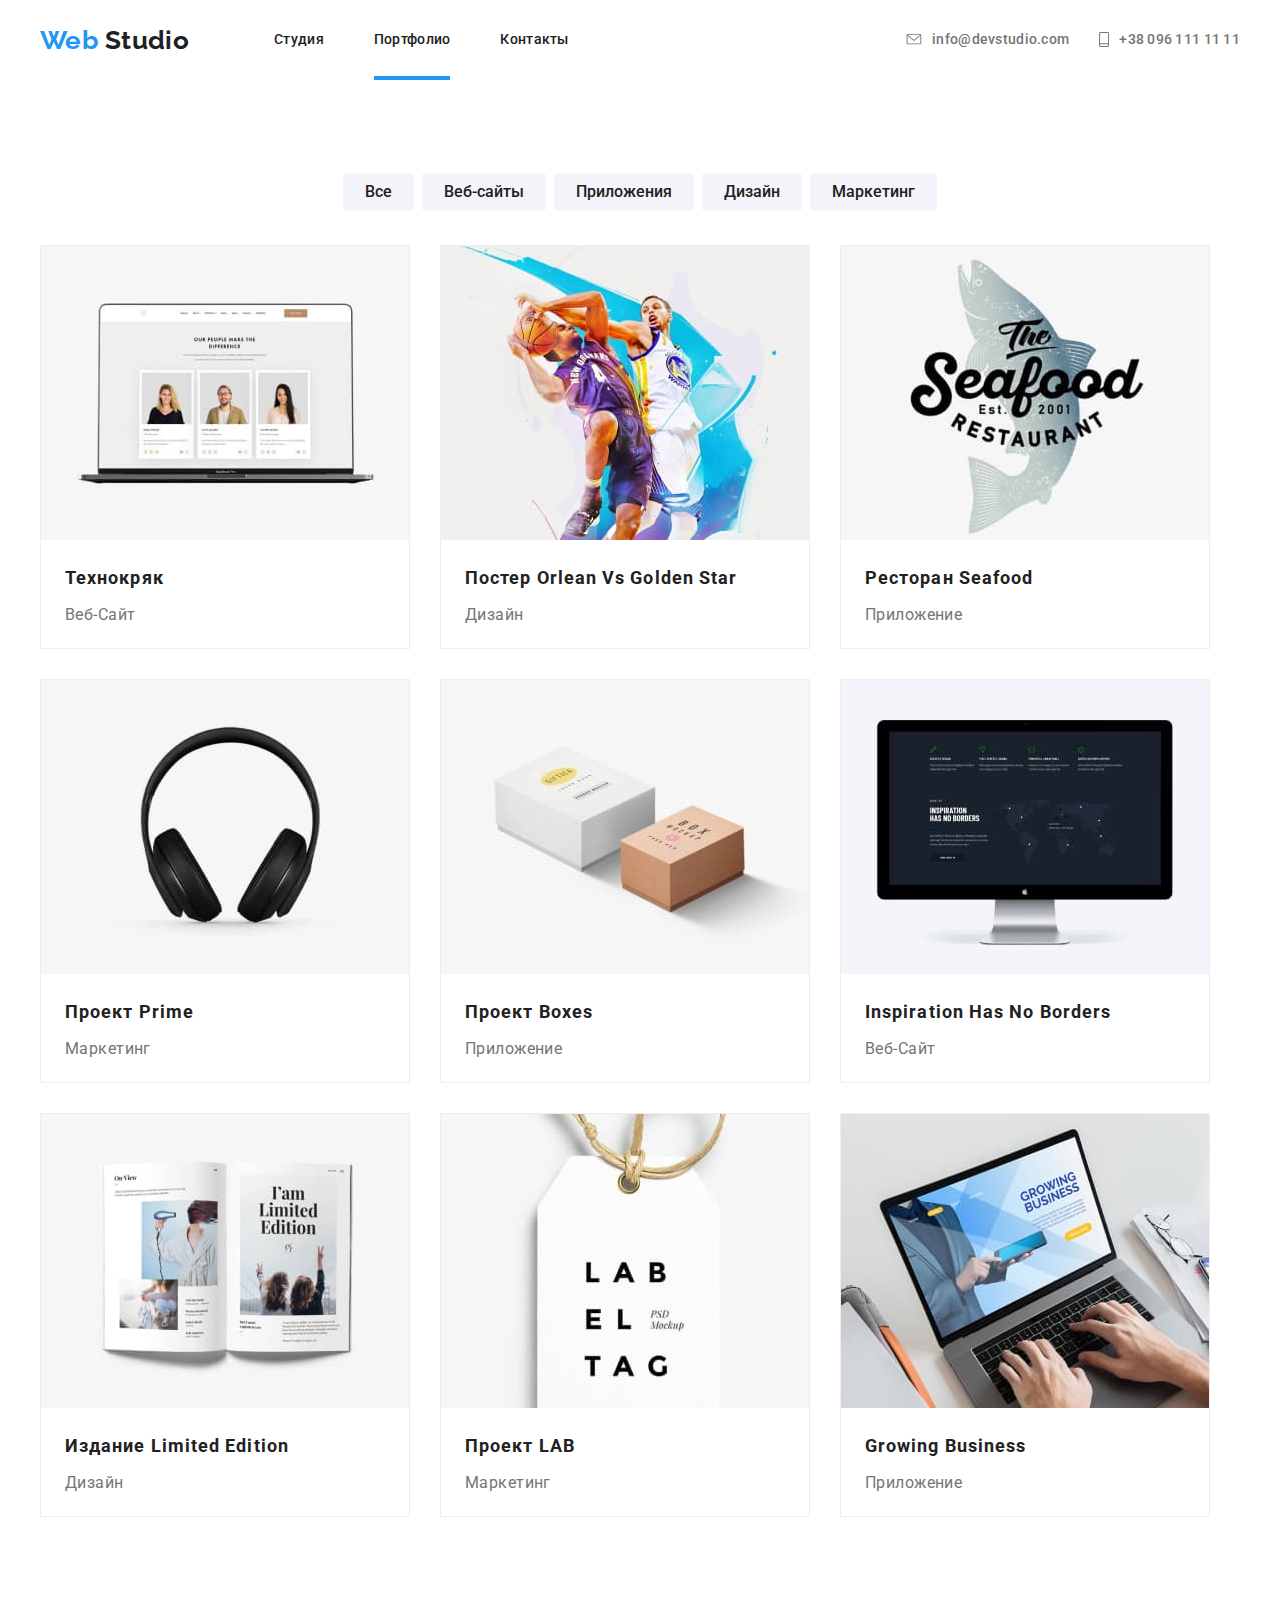
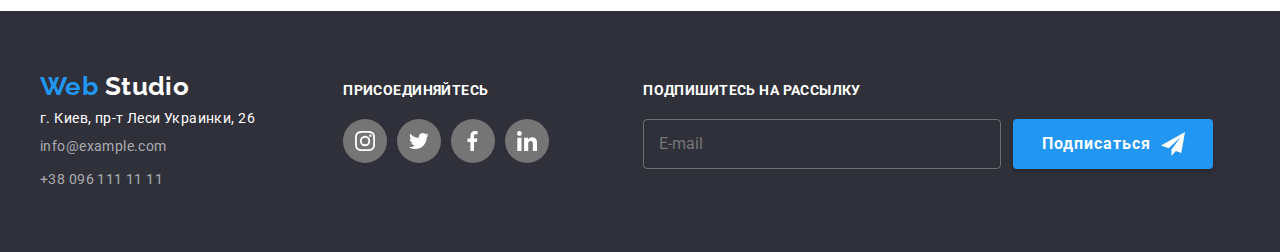
==== portfolio.html @ ca679b3f "Додає стартові файли" ====
<!DOCTYPE html>
<html lang="ru">
<head>
    <meta charset="UTF-8">
    <meta name="viewport" content="width=device-width, initial-scale=1.0">
    <title>Портфолио</title>
    <link href="https://fonts.googleapis.com/css2?family=Raleway:wght@700&family=Roboto:wght@400;500;700;900&display=swap" rel="stylesheet">
    <link rel="stylesheet" href="./css/normalize.css">
    <link rel="stylesheet" href="./css/main.min.css">
</head>
<body>
    <!--header-->
    <header class="header">
        <div class="container">
            <nav class="navigation">
                <a class="text-logo link" href="./index.html" lang="en">
                    Web <span class="text-logo-black">Studio</span>
                </a>
                <ul class="navigation-list list">
                    <li class="navigation-list-item">
                        <a class="navigation-list-item-link link" href="./index.html">Студия</a>
                    </li>
                    <li class="navigation-list-item">
                        <a class="navigation-list-item-link link currently" href="./portfolio.html">Портфолио</a>
                    </li>
                    <li class="navigation-list-item">
                        <a class="navigation-list-item-link link" href="">Контакты</a>
                    </li>
                </ul>
            </nav>
            <address class="header-address">
                <div class="header-address-item-list">
                    <ul class="header-address-list list">
                        <li class="header-address-item">                            
                            <a class="header-address-item-link link" href="mailto:info@devstudio.com" lang="en">
                                <svg class="header-address-item-link-icon" width="16" height="11">
                                    <use href="./images-studio/sprite.svg#post"></use>
                                </svg>
                                info@devstudio.com                                
                            </a>
                        </li>
                        <li class="header-address-item">                            
                            <a class="header-address-item-link link" href="tel:+380961111111">
                                <svg class="header-address-item-link-icon" width="10" height="15">
                                    <use href="./images-studio/sprite.svg#mobile"></use>
                                </svg>
                                +38 096 111 11 11
                            </a>
                        </li>
                    </ul>
                </div>                       
            </address>
        </div>        
    </header>
    <main>
        <!--Портфолио-->
        <section class="main-section portfolio">
            <div class="container">
                <h1 hidden>Портфолио</h1>
                <div class="portfolio-list-btn">
                    <ul class="portfolio-btn-list list">
                        <li class="portfolio-btn-list-item">
                            <button class="portfolio-btn link" type="button">Все</button>
                        </li>
                        <li class="portfolio-btn-list-item">
                            <button class="portfolio-btn link" type="button">Веб-сайты</button>
                        </li>
                        <li class="portfolio-btn-list-item">
                            <button class="portfolio-btn link" type="button">Приложения</button>
                        </li>
                        <li class="portfolio-btn-list-item">
                            <button class="portfolio-btn link" type="button">Дизайн</button>
                        </li>
                        <li class="portfolio-btn-list-item">
                            <button class="portfolio-btn link" type="button">Маркетинг</button>
                        </li>
                    </ul>
                </div>            
                <ul class="portfolio-main-list list">
                    <li class="portfolio-main-list-item">
                        <a class="portfolio-main-list-item-link" href="">
                            <div class="portfolio-main-list-item-pic">
                                <img src="./images-portfolio/main/people.jpg" alt="Команда"/>
                                <div class="porfolio-discription-hover">
                                    <p class="portfolio-discription">
                                        Технокряк это современная площадка распрстранения коронавируса. 
                                        Компании используют эту платформу для цифрового шпионажа и атак 
                                        на защищенные сервера конкурентов.
                                    </p>
                                </div>
                            </div>
                            <p class="portfolio-main-list-item-title">Технокряк</p>
                            <p class="portfolio-main-description">Веб-сайт</p>
                        </a>
                    </li>
                    <li class="portfolio-main-list-item">
                        <a class="portfolio-main-list-item-link" href="">
                            <div class="portfolio-main-list-item-pic">
                                <img src="./images-portfolio/main/sport.jpg" alt="Спорт"/>
                                <div class="porfolio-discription-hover">
                                    <p class="portfolio-discription">
                                        Технокряк это современная площадка распрстранения коронавируса. 
                                        Компании используют эту платформу для цифрового шпионажа и атак 
                                        на защищенные сервера конкурентов.
                                    </p>
                                </div>
                            </div>                        
                            <p class="portfolio-main-list-item-title">Постер <span lang="en">Orlean vs Golden Star</span></p>
                            <p class="portfolio-main-description">Дизайн</p>
                        </a>
                    </li>
                    <li class="portfolio-main-list-item">
                        <a class="portfolio-main-list-item-link" href="">
                            <div class="portfolio-main-list-item-pic">
                                <img src="./images-portfolio/main/logo-fish.jpg" alt="Логотип ресторана"/>
                                <div class="porfolio-discription-hover">
                                    <p class="portfolio-discription">
                                        Технокряк это современная площадка распрстранения коронавируса. 
                                        Компании используют эту платформу для цифрового шпионажа и атак 
                                        на защищенные сервера конкурентов.
                                    </p>
                                </div>
                            </div>                        
                            <p class="portfolio-main-list-item-title">Ресторан <span lang="en">Seafood</span></p>
                            <p class="portfolio-main-description">Приложение</p>
                        </a>
                    </li>
                    <li class="portfolio-main-list-item">
                        <a class="portfolio-main-list-item-link" href="">
                            <div class="portfolio-main-list-item-pic">
                                <img src="./images-portfolio/main/headphone.jpg" alt="Наушники"/>
                                <div class="porfolio-discription-hover">
                                    <p class="portfolio-discription">
                                        Технокряк это современная площадка распрстранения коронавируса. 
                                        Компании используют эту платформу для цифрового шпионажа и атак 
                                        на защищенные сервера конкурентов.
                                    </p>
                                </div>
                            </div>                        
                            <p class="portfolio-main-list-item-title">Проект <span lang="en">Prime</span></p>
                            <p class="portfolio-main-description">Маркетинг</p>
                        </a>
                    </li>
                    <li class="portfolio-main-list-item">
                        <a class="portfolio-main-list-item-link" href="">
                            <div class="portfolio-main-list-item-pic">
                                <img src="./images-portfolio/main/boxes.jpg" alt="Коробки"/>
                                <div class="porfolio-discription-hover">
                                    <p class="portfolio-discription">
                                        Технокряк это современная площадка распрстранения коронавируса. 
                                        Компании используют эту платформу для цифрового шпионажа и атак 
                                        на защищенные сервера конкурентов.
                                    </p>
                                </div>
                            </div>                        
                            <p class="portfolio-main-list-item-title">Проект <span lang="en">Boxes</span></p>
                            <p class="portfolio-main-description">Приложение</p>
                        </a>
                    </li>
                    <li class="portfolio-main-list-item">
                        <a class="portfolio-main-list-item-link" href="">
                            <div class="portfolio-main-list-item-pic">
                                <img src="./images-portfolio/main/monitor.jpg" alt="Монитор"/>
                                <div class="porfolio-discription-hover">
                                    <p class="portfolio-discription">
                                        Технокряк это современная площадка распрстранения коронавируса. 
                                        Компании используют эту платформу для цифрового шпионажа и атак 
                                        на защищенные сервера конкурентов.
                                    </p>
                                </div>
                            </div>                        
                            <p class="portfolio-main-list-item-title" lang="en">Inspiration has no Borders</p>
                            <p class="portfolio-main-description">Веб-сайт</p>
                        </a>
                    </li>
                    <li class="portfolio-main-list-item">
                        <a class="portfolio-main-list-item-link" href="">
                            <div class="portfolio-main-list-item-pic">
                                <img src="./images-portfolio/main/book.jpg" alt="Книга"/>
                                <div class="porfolio-discription-hover">
                                    <p class="portfolio-discription">
                                        Технокряк это современная площадка распрстранения коронавируса. 
                                        Компании используют эту платформу для цифрового шпионажа и атак 
                                        на защищенные сервера конкурентов.
                                    </p>
                                </div>
                            </div>                        
                            <p class="portfolio-main-list-item-title">Издание <span lang="en">Limited Edition</span></p>
                            <p class="portfolio-main-description">Дизайн</p>
                        </a>
                    </li>
                    <li class="portfolio-main-list-item">
                        <a class="portfolio-main-list-item-link" href="">
                            <div class="portfolio-main-list-item-pic">
                                <img src="./images-portfolio/main/tag.jpg" alt="Бирка"/>
                                <div class="porfolio-discription-hover">
                                    <p class="portfolio-discription">
                                        Технокряк это современная площадка распрстранения коронавируса. 
                                        Компании используют эту платформу для цифрового шпионажа и атак 
                                        на защищенные сервера конкурентов.
                                    </p>
                                </div>
                            </div>                        
                            <p class="portfolio-main-list-item-title">Проект <span lang="en">LAB</span></p>
                            <p class="portfolio-main-description">Маркетинг</p>
                        </a>
                    </li>
                    <li class="portfolio-main-list-item">
                        <a class="portfolio-main-list-item-link" href="">
                            <div class="portfolio-main-list-item-pic">
                                <img src="./images-portfolio/main/notebook.jpg" alt="Ноутбук"/>
                                <div class="porfolio-discription-hover">
                                    <p class="portfolio-discription">
                                        Технокряк это современная площадка распрстранения коронавируса. 
                                        Компании используют эту платформу для цифрового шпионажа и атак 
                                        на защищенные сервера конкурентов.
                                    </p>
                                </div>
                            </div>                        
                            <p class="portfolio-main-list-item-title" lang="en">Growing Business</p>
                            <p class="portfolio-main-description">Приложение</p>
                        </a>
                    </li>
                </ul>
            </div>
        </section>
    </main>
    <!--footer-->
    <footer class="footer">
        <div class="container">
            <div class="footer-navigation-social-list">
                <nav class="footer-navigation">
                    <a class="text-logo link" href="./index.html" lang="en">
                        Web <span class="text-logo-white">Studio</span>
                    </a>
                </nav>
                <address class="footer-address">
                    <ul class="footer-address-list list">
                        <li class="footer-address-list-item">
                            г. Киев, пр-т Леси Украинки, 26
                        </li>
                        <li class="footer-address-list-item">
                            <a class="footer-address-item link" href="mailto:info@example.com" lang="en">info@example.com</a>
                        </li>
                        <li class="footer-address-list-item">
                            <a class="footer-address-item link" href="tel:+380961111111">+38 096 111 11 11</a>
                        </li>
                    </ul>
                </address>
            </div>
            <div class="footer-navigation-social-list">
                <p class="footer-social-title">присоединяйтесь</p>
                <ul class="footer-social-list social-links-list list">
                    <li class="social-links-list-item">
                        <a class="social-links-item-link" href="">
                            <svg class="social-links-item-link-icon">
                                <use href="./images-studio/sprite.svg#instagram"></use>
                            </svg>
                        </a>
                    </li>
                    <li class="social-links-list-item">
                        <a class="social-links-item-link" href="">
                            <svg class="social-links-item-link-icon">
                                <use href="./images-studio/sprite.svg#twitter"></use>
                            </svg>
                        </a>
                    </li>
                    <li class="social-links-list-item">
                        <a class="social-links-item-link" href="">
                            <svg class="social-links-item-link-icon">
                                <use href="./images-studio/sprite.svg#facebook"></use>
                            </svg>
                        </a>
                    </li>
                    <li class="social-links-list-item">
                        <a class="social-links-item-link" href="">
                            <svg class="social-links-item-link-icon">
                                <use href="./images-studio/sprite.svg#linkedin"></use>
                            </svg>
                        </a>
                    </li>
                </ul>
            </div>
            <form class="footer-navigation-social-list footer-form">
                <p class="footer-social-title">подпишитесь на рассылку</p>
                <ul class="footer-form-list list">
                    <li class="footer-form-list-item footer-form-mail">
                        <input type="email" name="mail" placeholder="E-mail" lang="en">
                    </li>
                    <li class="footer-form-list-item footer-form-telegram">
                        <button type="submit" class="footer-button">
                            Подписаться
                            <svg class="footer-button-telegram" width="24" height="24">
                                <use href="./images-studio/sprite.svg#telegram"></use>
                            </svg>
                        </button>
                    </li>
                </ul>
            </form>
        </div>        
    </footer>    
</body>
</html>
---- css/main.min.css ----
.header .container,.social-links-item-link,.form-close-button,.backdrop,.hero-form,.hero-form-agreement,.navigation,.navigation-list,.header-address-list,.header-address-item-link,.features-list-item-picture,.specialization-description,.customers-link,.porfolio-discription-hover{display:flex;align-items:center}.features-list,.specialization-list,.customers-title-list,.footer-form-list,.portfolio-btn-list,.portfolio-main-list{display:flex;margin:0px}body{background-color:#fff;font-family:"Roboto",sans-serif;font-size:14px;letter-spacing:0.03em;color:#757575}.title{font-weight:bold;font-size:36px;line-height:1.16;text-align:center;color:#212121}img{display:block}.link{text-decoration:none;transition:color 250ms cubic-bezier(0.4, 0, 0.2, 1)}.link:hover,.link:focus{color:#2196F3}.list{list-style:none;padding-left:0px}.specialization-title,.specialization-list-item,.team-title,.team-member,.team-position,.customers-title{margin-top:0px}.header-address-item:not(:last-child),.features-list-item:not(:last-child),.specialization-list-item:not(:last-child),.team-list-item:not(:last-child),.customers-title-list-item:not(:last-child){margin-right:30px}.container{width:1200px;padding-left:15px;padding-right:15px;margin-left:auto;margin-right:auto}.footer .container{display:flex;flex-wrap:wrap;align-items:baseline;padding:60px 0px}.main-section{padding-top:94px;padding-bottom:94px}.text-logo{font-family:Raleway;font-weight:bold;font-size:26px;line-height:1.19;margin-right:85px;color:#2196F3}.text-logo-black{color:#212121}.text-logo-white{color:#fff}.customers-link-item{fill:#afb1b8;transition:fill 250ms cubic-bezier(0.4, 0, 0.2, 1)}.customers-title-list-item:hover .customers-link-item,.customers-title-list-item:focus .customers-link-item{fill:#2196F3}.social-links-list{width:206px;height:44px;display:flex;margin:0px auto}.social-links-item-link{width:44px;height:44px;border-radius:50%;justify-content:center;transition:background-color 250ms cubic-bezier(0.4, 0, 0.2, 1)}.social-links-item-link:hover,.social-links-item-link:focus{background-color:#2196F3}.social-links-item-link-icon{width:20px;height:20px;padding:12px 12px}.social-links-list-item:not(:last-child){margin-right:10px}.hero-button{padding-top:30px}.hero-btn{width:200px;height:50px;font-weight:bold;font-size:16px;line-height:1.87;text-align:center;letter-spacing:0.06em;border:none;border-radius:4px;cursor:pointer;background:#188CE8;color:#fff}.footer-form-telegram button{font-weight:bold;font-size:16px;line-height:30px;text-align:left;letter-spacing:0.06em;width:200px;height:50px;padding:9px 29px;border:0px;background:#2196F3;box-shadow:0px 4px 4px rgba(0,0,0,0.15);border-radius:4px;color:#fff}.footer-button-telegram{display:flex;position:absolute;bottom:13px;right:28px;transform:translate(-50% -50%)}.form-close-button{position:absolute;justify-content:center;top:8px;right:8px;width:30px;height:30px;padding:0px;margin:0px;border-radius:50%;background-color:transparent;border:1px solid rgba(0,0,0,0.1);cursor:pointer}.form-close-button-icon{fill:#212121;transition:fill 250ms cubic-bezier(0.4, 0, 0.2, 1)}.form-close-button:hover .form-close-button-icon,.form-close-button:focus .form-close-button-icon{fill:#2196F3}.backdrop{position:fixed;top:0;left:0;width:100%;height:100%;justify-content:center;background-color:rgba(0,0,0,0.5);z-index:100}.hero-form{position:relative;flex-direction:column;justify-content:center;padding:40px;background-color:#fff;box-shadow:0px 1px 3px rgba(0,0,0,0.12),0px 1px 1px rgba(0,0,0,0.14),0px 2px 1px rgba(0,0,0,0.2);border-radius:4px}.hero-form-head{font-weight:bold;font-size:20px;line-height:23px;text-align:center;margin-top:0px;margin-bottom:30px;color:#212121}.label-input-item{position:relative;margin-bottom:28px}.contact-lable{position:absolute;top:50%;left:42px;transform:translateY(-50%);display:block;font-size:14px;line-height:16px;letter-spacing:0.01em;text-align:left;transition:transform 250ms cubic-bezier(0.4, 0, 0.2, 1),transform 250ms cubic-bezier(0.4, 0, 0.2, 1)}.form-input:focus+.contact-lable,.form-input:not(:placeholder-shown)+.contact-lable{transform:translate(-40px, -40px);color:#2196F3}.contact-form{display:block;width:404px;height:38px;border:1px solid rgba(33,33,33,0.2);border-radius:4px;transition:border-color 250ms cubic-bezier(0.4, 0, 0.2, 1)}.contact-form:hover,.contact-form:focus,.contact-form:not(:placeholder-shown){border-color:#2196F3;outline:none}.form-input{padding:0px;padding-left:42px}.input-label-icon{display:inline-block;position:absolute;top:50%;left:18px;transform:translateY(-50%);fill:#212121;transition:fill 250ms cubic-bezier(0.4, 0, 0.2, 1)}.form-input:focus ~ .input-label-icon{fill:#2196F3}.form-comment{width:414px;height:94px;margin:0px;padding:12px 16px;font-size:14px;line-height:16px;letter-spacing:0.01em;resize:none}.hero-form-agreement{position:relative;margin-bottom:30px}.hero-form-agreement a{line-height:24px;color:#2196F3}.agreement-checkbox-hidden{width:1px;height:1px;margin:-1px;border:0px;padding:0px;clip:rect(0 0 0 0);overflow:hidden}.agreement-checkbox{display:inline-block;margin-right:8px;border-radius:2px;background-color:#fff;fill:#fff;transition:z-index 250ms cubic-bezier(0.4, 0, 0.2, 1)}.agreement-checkbox-hidden:checked+.agreement-checkbox{background-color:#2196F3}.agreement-checkbox-nochecked{display:inline-block;position:absolute;top:4px;left:-1px;transform:translate(-50% -50%);border-radius:2px;background-color:#fff;opacity:1;transition:opasity 250ms cubic-bezier(0.4, 0, 0.2, 1)}.agreement-checkbox-hidden:checked ~ .agreement-checkbox-nochecked{opacity:0}.is-hidden{opacity:0;visibility:hidden;pointer-events:none}.navigation-list{margin:0px}.header-address-list{margin:0px}.navigation-list-item:not(:last-child){margin-right:50px}.header-address{margin-left:auto}.currently{color:#2196F3}.currently::after{content:"";display:block;width:100%;height:4px;position:absolute;left:0;bottom:0;background-color:#2196F3}.navigation-list-item-link{position:relative;display:block;font-weight:500;font-style:normal;line-height:1.14;letter-spacing:0.02em;padding-top:32px;padding-bottom:32px;color:#212121}.header-address-item-link{position:relative;font-weight:500;font-style:normal;line-height:1.14;letter-spacing:0.02em;padding-top:32px;padding-bottom:32px;justify-content:center;color:#757575}.header-address-item-link-icon{margin-right:10px;fill:#757575;transition:fill 250ms cubic-bezier(0.4, 0, 0.2, 1)}.header-address-item-link:hover .header-address-item-link-icon,.header-address-item-link:focus .header-address-item-link-icon{fill:#2196F3}.hero{text-align:center;max-width:1600px;height:600px;padding-top:0px;padding-bottom:0px;margin-left:auto;margin-right:auto;background-color:#2F303A;outline:1px solid black;background-image:linear-gradient(to right, rgba(47,48,58,0.8), rgba(47,48,58,0.8)),url(../images-studio/hero.jpg);background-repeat:no-repeat;background-size:cover;background-position:center}.hero-title{font-weight:900;font-size:44px;line-height:1.36;width:696px;height:120px;margin:0px auto;padding-top:200px;text-align:center;letter-spacing:0.06em;text-transform:uppercase;color:#fff}.features{padding-bottom:0px}.features-list-item{width:270px;height:251px}.features-list-item-picture{padding:25px 100px;justify-content:center;background:#F5F4FA;border-radius:4px}.features-list-item-picture-icon{width:70px;height:70px}.features-picture{font-size:0px}.features-description-title{font-weight:bold;line-height:1.14;text-transform:uppercase;margin-top:30px;margin-bottom:0px;color:#212121}.features-description{margin:0px;padding-top:10px;line-height:1.71}.specialization .container{height:386px}.specialization-title{margin-bottom:50px}.specialization-list-item{width:370px;height:294px;margin-bottom:0px}.specialization-item{position:relative}.specialization-description{margin:0px;position:absolute;bottom:0px;left:0px;width:100%;height:70px;justify-content:center;background-color:rgba(47,48,58,0.8);font-weight:bold;line-height:1.14;text-align:center;text-transform:uppercase;color:#fff}.team{background-color:#E5E5E5;height:514px}.team .social-links-item-link-icon{fill:#afb1b8;transition:fill 250ms cubic-bezier(0.4, 0, 0.2, 1)}.team .social-links-item-link-icon:hover,.team .social-links-item-link-icon:focus{fill:#fff}.team-title{margin-bottom:50px}.team-list{width:1170px;height:422px;display:flex;margin:0px auto}.team-item{margin-bottom:30px}.team-list-item{width:270px;height:422px;background-color:#fff;box-shadow:0px 2px 1px rgba(0,0,0,0.2),0px 1px 1px rgba(0,0,0,0.14),0px 1px 3px rgba(0,0,0,0.12);border-radius:0px 0px 4px 4px}.team-member,.team-position{font-size:16px;line-height:1.18;text-align:center;text-transform:capitalize}.team-position{margin-bottom:16px}.team-member{font-weight:500;margin-bottom:10px;color:#212121}.team-social-list{padding-bottom:24px}.customers .container{height:182px}.customers-title-list-item{border:1px solid #AFB1B8;box-sizing:border-box;border-radius:4px;transition:color 250ms cubic-bezier(0.4, 0, 0.2, 1)}.customers-title{margin-bottom:50px}.customers-link{justify-content:center;width:170px;height:90px}.customers-title-list-item:hover,.customers-title-list-item:focus{border:1px solid #2196F3}.footer{background-color:#2F303A}.footer-navigation-social-list:nth-child(1){margin-right:69px}.footer-navigation-social-list:nth-child(2){margin-right:94px}.footer-navigation{margin-bottom:8px}.footer-address-list-item:not(:last-child){margin-bottom:9px}.footer-address-list{font-style:normal;margin:0px;color:#fff}.footer-address-item{line-height:1.71;color:rgba(255,255,255,0.6)}.footer-social-title{font-weight:bold;line-height:1.14;text-transform:uppercase;margin-top:0px;margin-bottom:20px;color:#fff}.footer .social-links-item-link-icon{fill:#fff}.footer .social-links-item-link{background-color:#757575;transition:background-color 250ms cubic-bezier(0.4, 0, 0.2, 1)}.footer .social-links-item-link:hover,.footer .social-links-item-link:focus{background-color:#2196F3}.footer-form{width:570px;height:86px}.footer-form-list-item:not(:last-child){margin-right:12px}.footer-form-mail input{font-size:16px;line-height:20px;width:326px;margin:0px;padding:14px 15px;border:1px solid rgba(255,255,255,0.3);background-color:transparent;border-radius:4px;transition:border-color 250ms cubic-bezier(0.4, 0, 0.2, 1)}.footer-form-mail input:hover,.footer-form-mail input:focus{border-color:#2196F3;outline:none}.footer-form-telegram{position:relative}.portfolio{padding-top:93px}.portfolio-list-btn{display:flex;justify-content:center;margin-left:auto;margin-right:auto;padding-bottom:34px}.portfolio-main-list{flex-wrap:wrap}.portfolio-btn-list-item:not(:last-child){margin-right:8px}.portfolio-btn{font-weight:500;font-size:16px;line-height:1.62;text-align:center;padding:6px 22px;transition:background-color 250ms cubic-bezier(0.4, 0, 0.2, 1),color 250ms cubic-bezier(0.4, 0, 0.2, 1);border-radius:4px;border:0px;background:#F5F4FA;color:#212121}.portfolio-btn:hover,.portfolio-btn:focus{background:#2196F3;color:#fff}.portfolio-main-list-item{width:370px;height:404px;margin-right:30px;margin-bottom:30px;background:#fff;border:1px solid #EEEEEE;box-sizing:border-box;transition:box-shadow 250ms cubic-bezier(0.4, 0, 0.2, 1)}.portfolio-main-list-item:hover{box-shadow:1px 4px 6px rgba(0,0,0,0.16),0px 4px 4px rgba(0,0,0,0.06),0px 1px 1px rgba(0,0,0,0.12)}.portfolio-main-list-item:nth-child(3n){margin-right:0px}.portfolio-main-list-item:nth-last-child(-n+3){margin-bottom:0px}.portfolio-main-list-item-pic{position:relative;overflow:hidden}.porfolio-discription-hover{position:absolute;top:0;left:0;width:100%;height:100%;justify-content:center;transform:translateY(100%);transition:transform 250ms cubic-bezier(0.4, 0, 0.2, 1);background:rgba(33,150,243,0.9)}.portfolio-main-list-item-link:hover .porfolio-discription-hover,.portfolio-main-list-item-link:focus .porfolio-discription-hover{transform:translateY(0)}.portfolio-discription{width:322px;height:168px;margin:0px;font-size:18px;line-height:28px;letter-spacing:0.03em;color:#fff}.portfolio-main-list-item-link{text-decoration:none;color:#757575}.portfolio-main-list-item-title{font-weight:bold;font-size:18px;line-height:2;letter-spacing:0.06em;text-transform:capitalize;width:322px;height:36px;text-align:left;margin-top:20px;margin-bottom:0px;margin-left:24px;margin-right:24px;color:#212121}.portfolio-main-description{font-size:16px;line-height:1.87;text-transform:capitalize;width:322px;height:36px;text-align:left;margin-top:4px;margin-bottom:20px;margin-left:24px;margin-right:24px}
/*# sourceMappingURL=main.min.css.map */
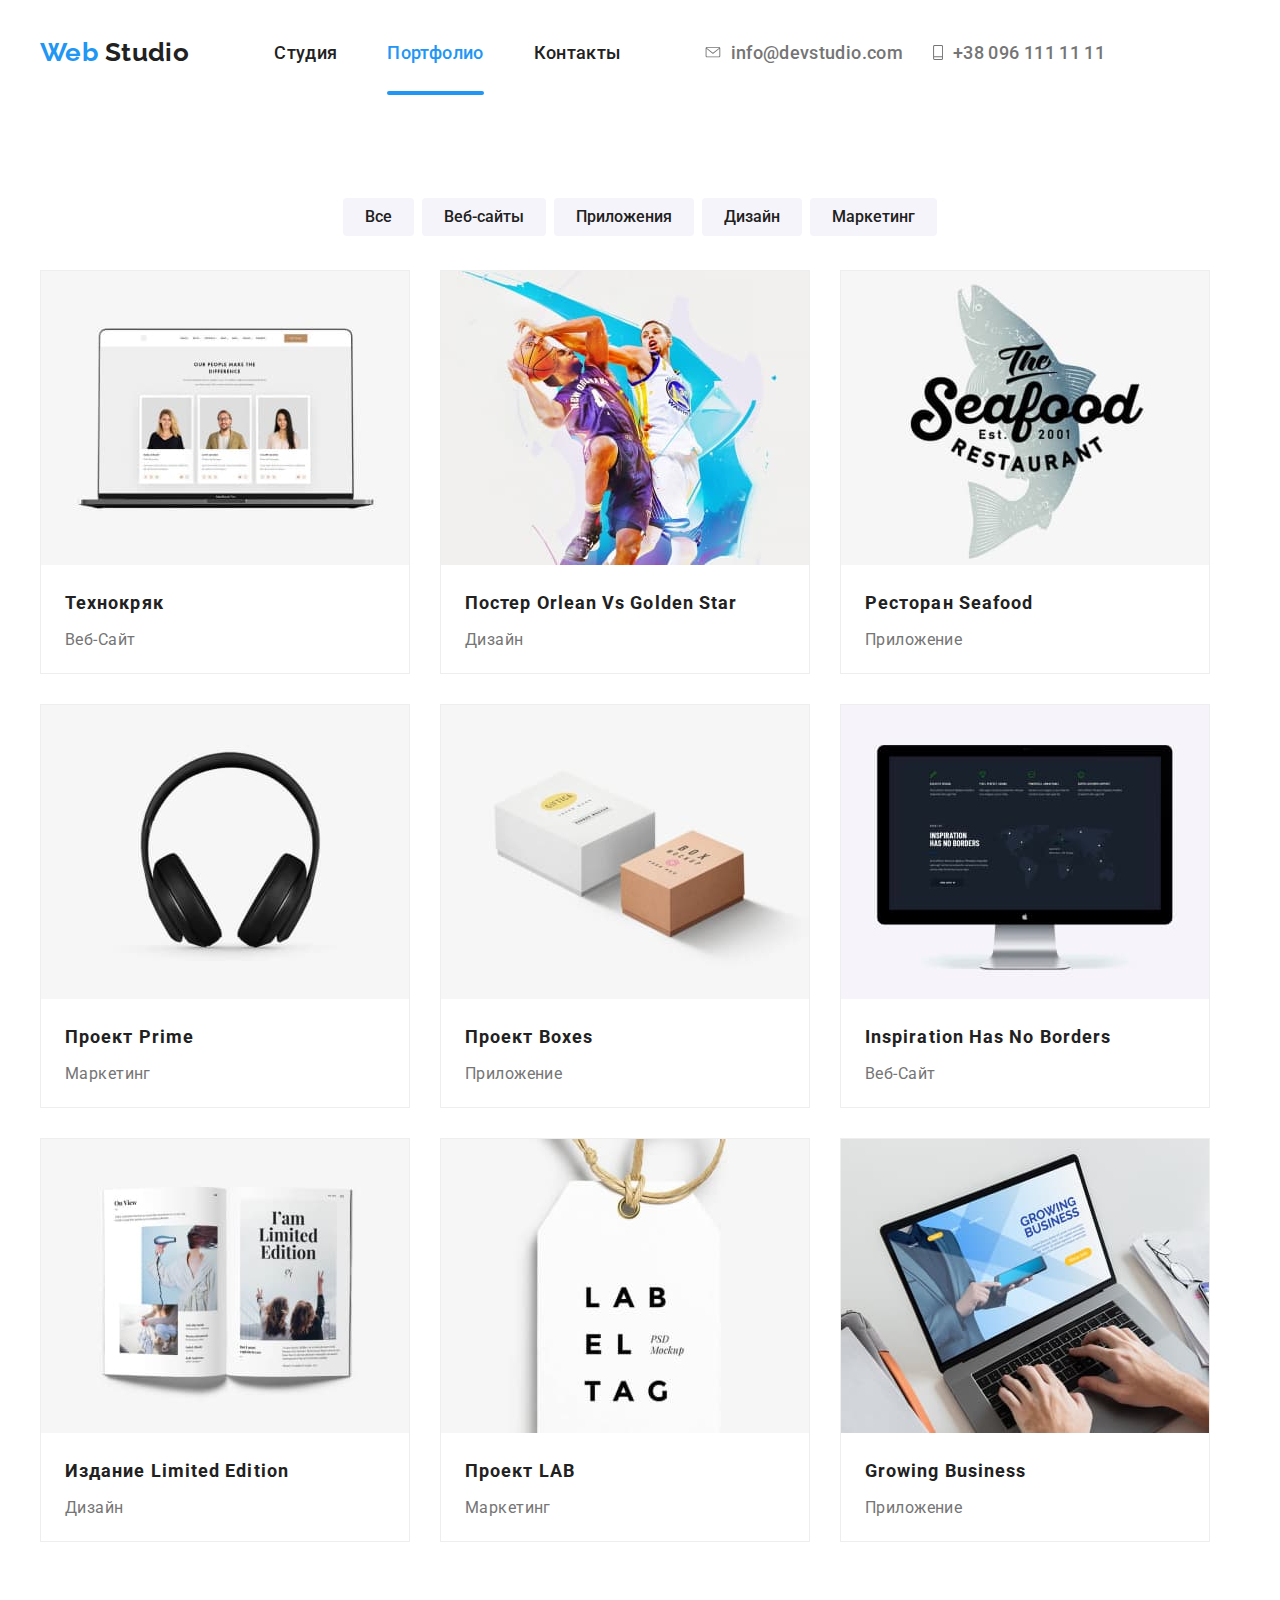
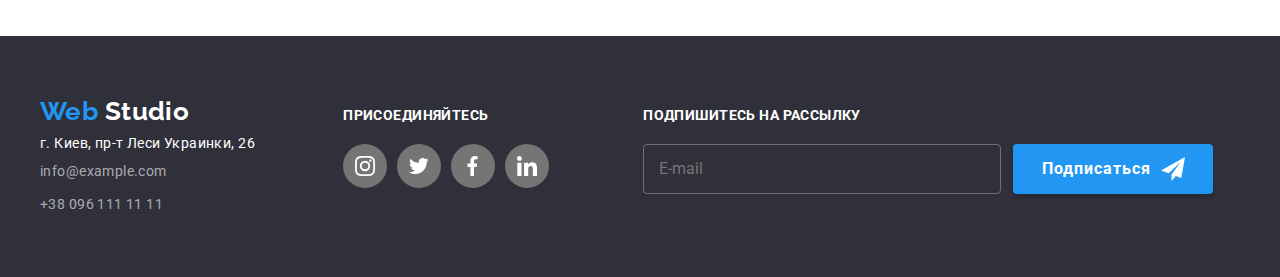
==== commit 47045d64: "Додає стилі хедера на всіх проміжках" ====
--- a/portfolio.html
+++ b/portfolio.html
@@ -12,44 +12,52 @@
     <!--header-->
     <header class="header">
         <div class="container">
-            <nav class="navigation">
-                <a class="text-logo link" href="./index.html" lang="en">
-                    Web <span class="text-logo-black">Studio</span>
-                </a>
-                <ul class="navigation-list list">
-                    <li class="navigation-list-item">
-                        <a class="navigation-list-item-link link" href="./index.html">Студия</a>
-                    </li>
-                    <li class="navigation-list-item">
-                        <a class="navigation-list-item-link link currently" href="./portfolio.html">Портфолио</a>
-                    </li>
-                    <li class="navigation-list-item">
-                        <a class="navigation-list-item-link link" href="">Контакты</a>
-                    </li>
-                </ul>
-            </nav>
-            <address class="header-address">
-                <div class="header-address-item-list">
-                    <ul class="header-address-list list">
-                        <li class="header-address-item">                            
-                            <a class="header-address-item-link link" href="mailto:info@devstudio.com" lang="en">
-                                <svg class="header-address-item-link-icon" width="16" height="11">
-                                    <use href="./images-studio/sprite.svg#post"></use>
-                                </svg>
-                                info@devstudio.com                                
-                            </a>
-                        </li>
-                        <li class="header-address-item">                            
-                            <a class="header-address-item-link link" href="tel:+380961111111">
-                                <svg class="header-address-item-link-icon" width="10" height="15">
-                                    <use href="./images-studio/sprite.svg#mobile"></use>
-                                </svg>
-                                +38 096 111 11 11
-                            </a>
+            <a class="text-logo link" href="./index.html" lang="en">
+                Web <span class="text-logo-black">Studio</span>
+            </a>
+            <button type="button" class="header-menu" aria-expanded="false" aria-controls="header-nav-address" data-menu-button>
+                <svg width="40" height="40" class="header-menu-icon" aria-label="Переключатель мобильного меню">
+                    <use class="icon-menu" href="./images-studio/sprite.svg#header-menu"></use>
+                    <use class="icon-close" href="./images-studio/sprite.svg#header-close"></use>
+                </svg>
+            </button>
+            <div class="header-nav-address" data-menu>
+                <nav class="navigation">
+                    <ul class="navigation-list list">
+                        <li class="navigation-list-item">
+                            <a class="navigation-list-item-link link" href="./index.html">Студия</a>
+                        </li>
+                        <li class="navigation-list-item">
+                            <a class="navigation-list-item-link link currently" href="./portfolio.html">Портфолио</a>
+                        </li>
+                        <li class="navigation-list-item">
+                            <a class="navigation-list-item-link link" href="">Контакты</a>
                         </li>
                     </ul>
-                </div>                       
-            </address>
+                </nav>
+                <address class="header-address">
+                    <div class="header-address-item-list">
+                        <ul class="header-address-list list">
+                            <li class="header-address-item">                            
+                                <a class="header-address-item-link link" href="mailto:info@devstudio.com" lang="en">
+                                    <svg class="header-address-item-link-icon" width="16" height="11">
+                                        <use href="./images-studio/sprite.svg#post"></use>
+                                    </svg>
+                                    info@devstudio.com                                
+                                </a>
+                            </li>
+                            <li class="header-address-item">                            
+                                <a class="header-address-item-link link" href="tel:+380961111111">
+                                    <svg class="header-address-item-link-icon" width="10" height="15">
+                                        <use href="./images-studio/sprite.svg#mobile"></use>
+                                    </svg>
+                                    +38 096 111 11 11
+                                </a>
+                            </li>
+                        </ul>
+                    </div>                       
+                </address>
+            </div>
         </div>        
     </header>
     <main>
--- a/css/main.min.css
+++ b/css/main.min.css
@@ -1,2 +1,2 @@
-.header .container,.social-links-item-link,.form-close-button,.backdrop,.hero-form,.hero-form-agreement,.navigation,.navigation-list,.header-address-list,.header-address-item-link,.features-list-item-picture,.specialization-description,.customers-link,.porfolio-discription-hover{display:flex;align-items:center}.features-list,.specialization-list,.customers-title-list,.footer-form-list,.portfolio-btn-list,.portfolio-main-list{display:flex;margin:0px}body{background-color:#fff;font-family:"Roboto",sans-serif;font-size:14px;letter-spacing:0.03em;color:#757575}.title{font-weight:bold;font-size:36px;line-height:1.16;text-align:center;color:#212121}img{display:block}.link{text-decoration:none;transition:color 250ms cubic-bezier(0.4, 0, 0.2, 1)}.link:hover,.link:focus{color:#2196F3}.list{list-style:none;padding-left:0px}.specialization-title,.specialization-list-item,.team-title,.team-member,.team-position,.customers-title{margin-top:0px}.header-address-item:not(:last-child),.features-list-item:not(:last-child),.specialization-list-item:not(:last-child),.team-list-item:not(:last-child),.customers-title-list-item:not(:last-child){margin-right:30px}.container{width:1200px;padding-left:15px;padding-right:15px;margin-left:auto;margin-right:auto}.footer .container{display:flex;flex-wrap:wrap;align-items:baseline;padding:60px 0px}.main-section{padding-top:94px;padding-bottom:94px}.text-logo{font-family:Raleway;font-weight:bold;font-size:26px;line-height:1.19;margin-right:85px;color:#2196F3}.text-logo-black{color:#212121}.text-logo-white{color:#fff}.customers-link-item{fill:#afb1b8;transition:fill 250ms cubic-bezier(0.4, 0, 0.2, 1)}.customers-title-list-item:hover .customers-link-item,.customers-title-list-item:focus .customers-link-item{fill:#2196F3}.social-links-list{width:206px;height:44px;display:flex;margin:0px auto}.social-links-item-link{width:44px;height:44px;border-radius:50%;justify-content:center;transition:background-color 250ms cubic-bezier(0.4, 0, 0.2, 1)}.social-links-item-link:hover,.social-links-item-link:focus{background-color:#2196F3}.social-links-item-link-icon{width:20px;height:20px;padding:12px 12px}.social-links-list-item:not(:last-child){margin-right:10px}.hero-button{padding-top:30px}.hero-btn{width:200px;height:50px;font-weight:bold;font-size:16px;line-height:1.87;text-align:center;letter-spacing:0.06em;border:none;border-radius:4px;cursor:pointer;background:#188CE8;color:#fff}.footer-form-telegram button{font-weight:bold;font-size:16px;line-height:30px;text-align:left;letter-spacing:0.06em;width:200px;height:50px;padding:9px 29px;border:0px;background:#2196F3;box-shadow:0px 4px 4px rgba(0,0,0,0.15);border-radius:4px;color:#fff}.footer-button-telegram{display:flex;position:absolute;bottom:13px;right:28px;transform:translate(-50% -50%)}.form-close-button{position:absolute;justify-content:center;top:8px;right:8px;width:30px;height:30px;padding:0px;margin:0px;border-radius:50%;background-color:transparent;border:1px solid rgba(0,0,0,0.1);cursor:pointer}.form-close-button-icon{fill:#212121;transition:fill 250ms cubic-bezier(0.4, 0, 0.2, 1)}.form-close-button:hover .form-close-button-icon,.form-close-button:focus .form-close-button-icon{fill:#2196F3}.backdrop{position:fixed;top:0;left:0;width:100%;height:100%;justify-content:center;background-color:rgba(0,0,0,0.5);z-index:100}.hero-form{position:relative;flex-direction:column;justify-content:center;padding:40px;background-color:#fff;box-shadow:0px 1px 3px rgba(0,0,0,0.12),0px 1px 1px rgba(0,0,0,0.14),0px 2px 1px rgba(0,0,0,0.2);border-radius:4px}.hero-form-head{font-weight:bold;font-size:20px;line-height:23px;text-align:center;margin-top:0px;margin-bottom:30px;color:#212121}.label-input-item{position:relative;margin-bottom:28px}.contact-lable{position:absolute;top:50%;left:42px;transform:translateY(-50%);display:block;font-size:14px;line-height:16px;letter-spacing:0.01em;text-align:left;transition:transform 250ms cubic-bezier(0.4, 0, 0.2, 1),transform 250ms cubic-bezier(0.4, 0, 0.2, 1)}.form-input:focus+.contact-lable,.form-input:not(:placeholder-shown)+.contact-lable{transform:translate(-40px, -40px);color:#2196F3}.contact-form{display:block;width:404px;height:38px;border:1px solid rgba(33,33,33,0.2);border-radius:4px;transition:border-color 250ms cubic-bezier(0.4, 0, 0.2, 1)}.contact-form:hover,.contact-form:focus,.contact-form:not(:placeholder-shown){border-color:#2196F3;outline:none}.form-input{padding:0px;padding-left:42px}.input-label-icon{display:inline-block;position:absolute;top:50%;left:18px;transform:translateY(-50%);fill:#212121;transition:fill 250ms cubic-bezier(0.4, 0, 0.2, 1)}.form-input:focus ~ .input-label-icon{fill:#2196F3}.form-comment{width:414px;height:94px;margin:0px;padding:12px 16px;font-size:14px;line-height:16px;letter-spacing:0.01em;resize:none}.hero-form-agreement{position:relative;margin-bottom:30px}.hero-form-agreement a{line-height:24px;color:#2196F3}.agreement-checkbox-hidden{width:1px;height:1px;margin:-1px;border:0px;padding:0px;clip:rect(0 0 0 0);overflow:hidden}.agreement-checkbox{display:inline-block;margin-right:8px;border-radius:2px;background-color:#fff;fill:#fff;transition:z-index 250ms cubic-bezier(0.4, 0, 0.2, 1)}.agreement-checkbox-hidden:checked+.agreement-checkbox{background-color:#2196F3}.agreement-checkbox-nochecked{display:inline-block;position:absolute;top:4px;left:-1px;transform:translate(-50% -50%);border-radius:2px;background-color:#fff;opacity:1;transition:opasity 250ms cubic-bezier(0.4, 0, 0.2, 1)}.agreement-checkbox-hidden:checked ~ .agreement-checkbox-nochecked{opacity:0}.is-hidden{opacity:0;visibility:hidden;pointer-events:none}.navigation-list{margin:0px}.header-address-list{margin:0px}.navigation-list-item:not(:last-child){margin-right:50px}.header-address{margin-left:auto}.currently{color:#2196F3}.currently::after{content:"";display:block;width:100%;height:4px;position:absolute;left:0;bottom:0;background-color:#2196F3}.navigation-list-item-link{position:relative;display:block;font-weight:500;font-style:normal;line-height:1.14;letter-spacing:0.02em;padding-top:32px;padding-bottom:32px;color:#212121}.header-address-item-link{position:relative;font-weight:500;font-style:normal;line-height:1.14;letter-spacing:0.02em;padding-top:32px;padding-bottom:32px;justify-content:center;color:#757575}.header-address-item-link-icon{margin-right:10px;fill:#757575;transition:fill 250ms cubic-bezier(0.4, 0, 0.2, 1)}.header-address-item-link:hover .header-address-item-link-icon,.header-address-item-link:focus .header-address-item-link-icon{fill:#2196F3}.hero{text-align:center;max-width:1600px;height:600px;padding-top:0px;padding-bottom:0px;margin-left:auto;margin-right:auto;background-color:#2F303A;outline:1px solid black;background-image:linear-gradient(to right, rgba(47,48,58,0.8), rgba(47,48,58,0.8)),url(../images-studio/hero.jpg);background-repeat:no-repeat;background-size:cover;background-position:center}.hero-title{font-weight:900;font-size:44px;line-height:1.36;width:696px;height:120px;margin:0px auto;padding-top:200px;text-align:center;letter-spacing:0.06em;text-transform:uppercase;color:#fff}.features{padding-bottom:0px}.features-list-item{width:270px;height:251px}.features-list-item-picture{padding:25px 100px;justify-content:center;background:#F5F4FA;border-radius:4px}.features-list-item-picture-icon{width:70px;height:70px}.features-picture{font-size:0px}.features-description-title{font-weight:bold;line-height:1.14;text-transform:uppercase;margin-top:30px;margin-bottom:0px;color:#212121}.features-description{margin:0px;padding-top:10px;line-height:1.71}.specialization .container{height:386px}.specialization-title{margin-bottom:50px}.specialization-list-item{width:370px;height:294px;margin-bottom:0px}.specialization-item{position:relative}.specialization-description{margin:0px;position:absolute;bottom:0px;left:0px;width:100%;height:70px;justify-content:center;background-color:rgba(47,48,58,0.8);font-weight:bold;line-height:1.14;text-align:center;text-transform:uppercase;color:#fff}.team{background-color:#E5E5E5;height:514px}.team .social-links-item-link-icon{fill:#afb1b8;transition:fill 250ms cubic-bezier(0.4, 0, 0.2, 1)}.team .social-links-item-link-icon:hover,.team .social-links-item-link-icon:focus{fill:#fff}.team-title{margin-bottom:50px}.team-list{width:1170px;height:422px;display:flex;margin:0px auto}.team-item{margin-bottom:30px}.team-list-item{width:270px;height:422px;background-color:#fff;box-shadow:0px 2px 1px rgba(0,0,0,0.2),0px 1px 1px rgba(0,0,0,0.14),0px 1px 3px rgba(0,0,0,0.12);border-radius:0px 0px 4px 4px}.team-member,.team-position{font-size:16px;line-height:1.18;text-align:center;text-transform:capitalize}.team-position{margin-bottom:16px}.team-member{font-weight:500;margin-bottom:10px;color:#212121}.team-social-list{padding-bottom:24px}.customers .container{height:182px}.customers-title-list-item{border:1px solid #AFB1B8;box-sizing:border-box;border-radius:4px;transition:color 250ms cubic-bezier(0.4, 0, 0.2, 1)}.customers-title{margin-bottom:50px}.customers-link{justify-content:center;width:170px;height:90px}.customers-title-list-item:hover,.customers-title-list-item:focus{border:1px solid #2196F3}.footer{background-color:#2F303A}.footer-navigation-social-list:nth-child(1){margin-right:69px}.footer-navigation-social-list:nth-child(2){margin-right:94px}.footer-navigation{margin-bottom:8px}.footer-address-list-item:not(:last-child){margin-bottom:9px}.footer-address-list{font-style:normal;margin:0px;color:#fff}.footer-address-item{line-height:1.71;color:rgba(255,255,255,0.6)}.footer-social-title{font-weight:bold;line-height:1.14;text-transform:uppercase;margin-top:0px;margin-bottom:20px;color:#fff}.footer .social-links-item-link-icon{fill:#fff}.footer .social-links-item-link{background-color:#757575;transition:background-color 250ms cubic-bezier(0.4, 0, 0.2, 1)}.footer .social-links-item-link:hover,.footer .social-links-item-link:focus{background-color:#2196F3}.footer-form{width:570px;height:86px}.footer-form-list-item:not(:last-child){margin-right:12px}.footer-form-mail input{font-size:16px;line-height:20px;width:326px;margin:0px;padding:14px 15px;border:1px solid rgba(255,255,255,0.3);background-color:transparent;border-radius:4px;transition:border-color 250ms cubic-bezier(0.4, 0, 0.2, 1)}.footer-form-mail input:hover,.footer-form-mail input:focus{border-color:#2196F3;outline:none}.footer-form-telegram{position:relative}.portfolio{padding-top:93px}.portfolio-list-btn{display:flex;justify-content:center;margin-left:auto;margin-right:auto;padding-bottom:34px}.portfolio-main-list{flex-wrap:wrap}.portfolio-btn-list-item:not(:last-child){margin-right:8px}.portfolio-btn{font-weight:500;font-size:16px;line-height:1.62;text-align:center;padding:6px 22px;transition:background-color 250ms cubic-bezier(0.4, 0, 0.2, 1),color 250ms cubic-bezier(0.4, 0, 0.2, 1);border-radius:4px;border:0px;background:#F5F4FA;color:#212121}.portfolio-btn:hover,.portfolio-btn:focus{background:#2196F3;color:#fff}.portfolio-main-list-item{width:370px;height:404px;margin-right:30px;margin-bottom:30px;background:#fff;border:1px solid #EEEEEE;box-sizing:border-box;transition:box-shadow 250ms cubic-bezier(0.4, 0, 0.2, 1)}.portfolio-main-list-item:hover{box-shadow:1px 4px 6px rgba(0,0,0,0.16),0px 4px 4px rgba(0,0,0,0.06),0px 1px 1px rgba(0,0,0,0.12)}.portfolio-main-list-item:nth-child(3n){margin-right:0px}.portfolio-main-list-item:nth-last-child(-n+3){margin-bottom:0px}.portfolio-main-list-item-pic{position:relative;overflow:hidden}.porfolio-discription-hover{position:absolute;top:0;left:0;width:100%;height:100%;justify-content:center;transform:translateY(100%);transition:transform 250ms cubic-bezier(0.4, 0, 0.2, 1);background:rgba(33,150,243,0.9)}.portfolio-main-list-item-link:hover .porfolio-discription-hover,.portfolio-main-list-item-link:focus .porfolio-discription-hover{transform:translateY(0)}.portfolio-discription{width:322px;height:168px;margin:0px;font-size:18px;line-height:28px;letter-spacing:0.03em;color:#fff}.portfolio-main-list-item-link{text-decoration:none;color:#757575}.portfolio-main-list-item-title{font-weight:bold;font-size:18px;line-height:2;letter-spacing:0.06em;text-transform:capitalize;width:322px;height:36px;text-align:left;margin-top:20px;margin-bottom:0px;margin-left:24px;margin-right:24px;color:#212121}.portfolio-main-description{font-size:16px;line-height:1.87;text-transform:capitalize;width:322px;height:36px;text-align:left;margin-top:4px;margin-bottom:20px;margin-left:24px;margin-right:24px}
+.social-links-item-link,.form-close-button,.backdrop,.hero-form,.hero-form-agreement,.header .container,.header-address-item-link,.features-list-item-picture,.specialization-description,.customers-link,.porfolio-discription-hover{display:flex;align-items:center}.features-list,.specialization-list,.customers-title-list,.footer-form-list,.portfolio-btn-list,.portfolio-main-list{display:flex;margin:0px}body{background-color:#fff;font-family:"Roboto",sans-serif;font-size:14px;letter-spacing:0.03em;color:#757575}.title{font-weight:bold;font-size:36px;line-height:1.16;text-align:center;color:#212121}img{display:block}.link{text-decoration:none;transition:color 250ms cubic-bezier(0.4, 0, 0.2, 1)}.link:hover,.link:focus{color:#2196F3}.list{list-style:none;padding-left:0px}.specialization-title,.specialization-list-item,.team-title,.team-member,.team-position,.customers-title{margin-top:0px}.container{padding-left:15px;padding-right:15px}@media screen and (min-width: 480px){.container{width:480px;margin:0 auto}}@media screen and (min-width: 768px){.container{width:768px}}@media screen and (min-width: 1200px){.container{width:1200px}}footer .container{display:flex;flex-wrap:wrap;align-items:baseline;padding:60px 0px}.main-section{padding-top:94px;padding-bottom:94px}.text-logo{font-family:Raleway;font-weight:bold;font-size:24px;line-height:1.166;margin-right:81px;color:#2196F3}@media screen and (min-width: 1200px){.text-logo{font-size:26px;line-height:1.19;margin-right:85px}}.text-logo-black{color:#212121}.text-logo-white{color:#fff}.customers-link-item{fill:#afb1b8;transition:fill 250ms cubic-bezier(0.4, 0, 0.2, 1)}.customers-title-list-item:hover .customers-link-item,.customers-title-list-item:focus .customers-link-item{fill:#2196F3}.social-links-list{width:206px;height:44px;display:flex;margin:0px auto}.social-links-item-link{width:44px;height:44px;border-radius:50%;justify-content:center;transition:background-color 250ms cubic-bezier(0.4, 0, 0.2, 1)}.social-links-item-link:hover,.social-links-item-link:focus{background-color:#2196F3}.social-links-item-link-icon{width:20px;height:20px;padding:12px 12px}.social-links-list-item:not(:last-child){margin-right:10px}.hero-button{padding-top:30px}.hero-btn{width:200px;height:50px;font-weight:bold;font-size:16px;line-height:1.87;text-align:center;letter-spacing:0.06em;border:none;border-radius:4px;cursor:pointer;background:#188CE8;color:#fff}.footer-form-telegram button{font-weight:bold;font-size:16px;line-height:30px;text-align:left;letter-spacing:0.06em;width:200px;height:50px;padding:9px 29px;border:0px;background:#2196F3;box-shadow:0px 4px 4px rgba(0,0,0,0.15);border-radius:4px;color:#fff}.footer-button-telegram{display:flex;position:absolute;bottom:13px;right:28px;transform:translate(-50% -50%)}.form-close-button{position:absolute;justify-content:center;top:8px;right:8px;width:30px;height:30px;padding:0px;margin:0px;border-radius:50%;background-color:transparent;border:1px solid rgba(0,0,0,0.1);cursor:pointer}.form-close-button-icon{fill:#212121;transition:fill 250ms cubic-bezier(0.4, 0, 0.2, 1)}.form-close-button:hover .form-close-button-icon,.form-close-button:focus .form-close-button-icon{fill:#2196F3}.backdrop{position:fixed;top:0;left:0;width:100%;height:100%;justify-content:center;background-color:rgba(0,0,0,0.5);z-index:100}.hero-form{position:relative;flex-direction:column;justify-content:center;padding:40px;background-color:#fff;box-shadow:0px 1px 3px rgba(0,0,0,0.12),0px 1px 1px rgba(0,0,0,0.14),0px 2px 1px rgba(0,0,0,0.2);border-radius:4px}.hero-form-head{font-weight:bold;font-size:20px;line-height:23px;text-align:center;margin-top:0px;margin-bottom:30px;color:#212121}.label-input-item{position:relative;margin-bottom:28px}.contact-lable{position:absolute;top:50%;left:42px;transform:translateY(-50%);display:block;font-size:14px;line-height:16px;letter-spacing:0.01em;text-align:left;transition:transform 250ms cubic-bezier(0.4, 0, 0.2, 1),transform 250ms cubic-bezier(0.4, 0, 0.2, 1)}.form-input:focus+.contact-lable,.form-input:not(:placeholder-shown)+.contact-lable{transform:translate(-40px, -40px);color:#2196F3}.contact-form{display:block;width:404px;height:38px;border:1px solid rgba(33,33,33,0.2);border-radius:4px;transition:border-color 250ms cubic-bezier(0.4, 0, 0.2, 1)}.contact-form:hover,.contact-form:focus,.contact-form:not(:placeholder-shown){border-color:#2196F3;outline:none}.form-input{padding:0px;padding-left:42px}.input-label-icon{display:inline-block;position:absolute;top:50%;left:18px;transform:translateY(-50%);fill:#212121;transition:fill 250ms cubic-bezier(0.4, 0, 0.2, 1)}.form-input:focus ~ .input-label-icon{fill:#2196F3}.form-comment{width:414px;height:94px;margin:0px;padding:12px 16px;font-size:14px;line-height:16px;letter-spacing:0.01em;resize:none}.hero-form-agreement{position:relative;margin-bottom:30px}.hero-form-agreement a{line-height:24px;color:#2196F3}.agreement-checkbox-hidden{width:1px;height:1px;margin:-1px;border:0px;padding:0px;clip:rect(0 0 0 0);overflow:hidden}.agreement-checkbox{display:inline-block;margin-right:8px;border-radius:2px;background-color:#fff;fill:#fff;transition:z-index 250ms cubic-bezier(0.4, 0, 0.2, 1)}.agreement-checkbox-hidden:checked+.agreement-checkbox{background-color:#2196F3}.agreement-checkbox-nochecked{display:inline-block;position:absolute;top:4px;left:-1px;transform:translate(-50% -50%);border-radius:2px;background-color:#fff;opacity:1;transition:opasity 250ms cubic-bezier(0.4, 0, 0.2, 1)}.agreement-checkbox-hidden:checked ~ .agreement-checkbox-nochecked{opacity:0}.is-hidden{opacity:0;visibility:hidden;pointer-events:none}.header{padding-top:10px;padding-bottom:10px;position:relative}@media screen and (min-width: 280px) and (max-width: 767px){.header .container{justify-content:space-between;box-sizing:border-box}}.header-menu{padding:0px;margin:0px;border:none;background-color:transparent}.header-menu .icon-close{display:none}.header-menu.is-open .icon-close{display:block}.header-menu.is-open .icon-menu{display:none}@media screen and (min-width: 767px){.header-menu{display:none}}.header-nav-address{box-sizing:border-box;background-color:#fff}.header-nav-address.is-open{display:block}@media screen and (min-width: 280px) and (max-width: 767px){.header-nav-address{display:none;position:absolute;padding:60px 140px;width:480;height:393px;top:100%;left:50%;transform:translateX(-50%);border:1px solid #fff;border-top-color:#ECECEC}}@media screen and (min-width: 768px){.header-nav-address{display:flex;align-items:center}}.navigation{margin-bottom:60px}@media screen and (min-width: 768px){.navigation{display:flex;align-items:center;margin:0px;margin-right:84px}}.navigation-list{margin:0px}@media screen and (min-width: 280px) and (max-width: 767px){.navigation-list{text-align:center}}@media screen and (min-width: 768px){.navigation-list{display:flex;align-items:center}}.navigation-list-item:not(:last-child){margin-bottom:40px}@media screen and (min-width: 768px){.navigation-list-item:not(:last-child){margin:0px;margin-right:50px}}.navigation-list-item-link{position:relative;font-weight:500;font-style:normal;letter-spacing:0.02em;font-size:18px;line-height:1.166;color:#212121}@media screen and (min-width: 768px){.navigation-list-item-link{padding-top:32px;padding-bottom:32px}}.currently{color:#2196F3}.currently::after{content:"";width:100%;height:4px;border-radius:2px;position:absolute;left:0;bottom:-8px;background-color:#2196F3}@media screen and (min-width: 768px){.currently::after{display:block;bottom:0px}}.header-address-list{margin:0px}@media screen and (min-width: 1200px){.header-address-list{display:flex;align-items:center}}.header-address-item{text-align:center}@media screen and (min-width: 768px){.header-address-item{text-align:left}}.header-address-item:not(:last-child){margin-bottom:16px}@media screen and (min-width: 1200px){.header-address-item:not(:last-child){margin:0px;margin-right:30px}}.header-address-item-link{position:relative;font-weight:500;font-style:normal;font-size:18px;line-height:1.166;letter-spacing:0.02em;justify-content:center;color:#757575}@media screen and (min-width: 768px){.header-address-item-link{justify-content:flex-start}}@media screen and (min-width: 1200px){.header-address-item-link{padding-top:32px;padding-bottom:32px}}.header-address-item-link-icon{margin-right:10px;fill:#757575;transition:fill 250ms cubic-bezier(0.4, 0, 0.2, 1)}.header-address-item-link:hover .header-address-item-link-icon,.header-address-item-link:focus .header-address-item-link-icon{fill:#2196F3}.hero{text-align:center;max-width:1600px;height:600px;padding-top:0px;padding-bottom:0px;margin-left:auto;margin-right:auto;background-color:#2F303A;outline:1px solid black;background-image:linear-gradient(to right, rgba(47,48,58,0.8), rgba(47,48,58,0.8)),url(../images-studio/hero.jpg);background-repeat:no-repeat;background-size:cover;background-position:center}.hero-title{font-weight:900;font-size:44px;line-height:1.36;width:696px;height:120px;margin:0px auto;padding-top:200px;text-align:center;letter-spacing:0.06em;text-transform:uppercase;color:#fff}.features{padding-bottom:0px}.features-list-item{width:270px;height:251px}.features-list-item-picture{padding:25px 100px;justify-content:center;background:#F5F4FA;border-radius:4px}.features-list-item-picture-icon{width:70px;height:70px}.features-picture{font-size:0px}.features-description-title{font-weight:bold;line-height:1.14;text-transform:uppercase;margin-top:30px;margin-bottom:0px;color:#212121}.features-description{margin:0px;padding-top:10px;line-height:1.71}.specialization .container{height:386px}.specialization-title{margin-bottom:50px}.specialization-list-item{width:370px;height:294px;margin-bottom:0px}.specialization-item{position:relative}.specialization-description{margin:0px;position:absolute;bottom:0px;left:0px;width:100%;height:70px;justify-content:center;background-color:rgba(47,48,58,0.8);font-weight:bold;line-height:1.14;text-align:center;text-transform:uppercase;color:#fff}.team{background-color:#E5E5E5;height:514px}.team .social-links-item-link-icon{fill:#afb1b8;transition:fill 250ms cubic-bezier(0.4, 0, 0.2, 1)}.team .social-links-item-link-icon:hover,.team .social-links-item-link-icon:focus{fill:#fff}.team-title{margin-bottom:50px}.team-list{width:1170px;height:422px;display:flex;margin:0px auto}.team-item{margin-bottom:30px}.team-list-item{width:270px;height:422px;background-color:#fff;box-shadow:0px 2px 1px rgba(0,0,0,0.2),0px 1px 1px rgba(0,0,0,0.14),0px 1px 3px rgba(0,0,0,0.12);border-radius:0px 0px 4px 4px}.team-member,.team-position{font-size:16px;line-height:1.18;text-align:center;text-transform:capitalize}.team-position{margin-bottom:16px}.team-member{font-weight:500;margin-bottom:10px;color:#212121}.team-social-list{padding-bottom:24px}.customers .container{height:182px}.customers-title-list-item{border:1px solid #AFB1B8;box-sizing:border-box;border-radius:4px;transition:color 250ms cubic-bezier(0.4, 0, 0.2, 1)}.customers-title{margin-bottom:50px}.customers-link{justify-content:center;width:170px;height:90px}.customers-title-list-item:hover,.customers-title-list-item:focus{border:1px solid #2196F3}.footer{background-color:#2F303A}.footer-navigation-social-list:nth-child(1){margin-right:69px}.footer-navigation-social-list:nth-child(2){margin-right:94px}.footer-navigation{margin-bottom:8px}.footer-address-list-item:not(:last-child){margin-bottom:9px}.footer-address-list{font-style:normal;margin:0px;color:#fff}.footer-address-item{line-height:1.71;color:rgba(255,255,255,0.6)}.footer-social-title{font-weight:bold;line-height:1.14;text-transform:uppercase;margin-top:0px;margin-bottom:20px;color:#fff}.footer .social-links-item-link-icon{fill:#fff}.footer .social-links-item-link{background-color:#757575;transition:background-color 250ms cubic-bezier(0.4, 0, 0.2, 1)}.footer .social-links-item-link:hover,.footer .social-links-item-link:focus{background-color:#2196F3}.footer-form{width:570px;height:86px}.footer-form-list-item:not(:last-child){margin-right:12px}.footer-form-mail input{font-size:16px;line-height:20px;width:326px;margin:0px;padding:14px 15px;border:1px solid rgba(255,255,255,0.3);background-color:transparent;border-radius:4px;transition:border-color 250ms cubic-bezier(0.4, 0, 0.2, 1)}.footer-form-mail input:hover,.footer-form-mail input:focus{border-color:#2196F3;outline:none}.footer-form-telegram{position:relative}.portfolio{padding-top:93px}.portfolio-list-btn{display:flex;justify-content:center;margin-left:auto;margin-right:auto;padding-bottom:34px}.portfolio-main-list{flex-wrap:wrap}.portfolio-btn-list-item:not(:last-child){margin-right:8px}.portfolio-btn{font-weight:500;font-size:16px;line-height:1.62;text-align:center;padding:6px 22px;transition:background-color 250ms cubic-bezier(0.4, 0, 0.2, 1),color 250ms cubic-bezier(0.4, 0, 0.2, 1);border-radius:4px;border:0px;background:#F5F4FA;color:#212121}.portfolio-btn:hover,.portfolio-btn:focus{background:#2196F3;color:#fff}.portfolio-main-list-item{width:370px;height:404px;margin-right:30px;margin-bottom:30px;background:#fff;border:1px solid #EEEEEE;box-sizing:border-box;transition:box-shadow 250ms cubic-bezier(0.4, 0, 0.2, 1)}.portfolio-main-list-item:hover{box-shadow:1px 4px 6px rgba(0,0,0,0.16),0px 4px 4px rgba(0,0,0,0.06),0px 1px 1px rgba(0,0,0,0.12)}.portfolio-main-list-item:nth-child(3n){margin-right:0px}.portfolio-main-list-item:nth-last-child(-n+3){margin-bottom:0px}.portfolio-main-list-item-pic{position:relative;overflow:hidden}.porfolio-discription-hover{position:absolute;top:0;left:0;width:100%;height:100%;justify-content:center;transform:translateY(100%);transition:transform 250ms cubic-bezier(0.4, 0, 0.2, 1);background:rgba(33,150,243,0.9)}.portfolio-main-list-item-link:hover .porfolio-discription-hover,.portfolio-main-list-item-link:focus .porfolio-discription-hover{transform:translateY(0)}.portfolio-discription{width:322px;height:168px;margin:0px;font-size:18px;line-height:28px;letter-spacing:0.03em;color:#fff}.portfolio-main-list-item-link{text-decoration:none;color:#757575}.portfolio-main-list-item-title{font-weight:bold;font-size:18px;line-height:2;letter-spacing:0.06em;text-transform:capitalize;width:322px;height:36px;text-align:left;margin-top:20px;margin-bottom:0px;margin-left:24px;margin-right:24px;color:#212121}.portfolio-main-description{font-size:16px;line-height:1.87;text-transform:capitalize;width:322px;height:36px;text-align:left;margin-top:4px;margin-bottom:20px;margin-left:24px;margin-right:24px}
 /*# sourceMappingURL=main.min.css.map */